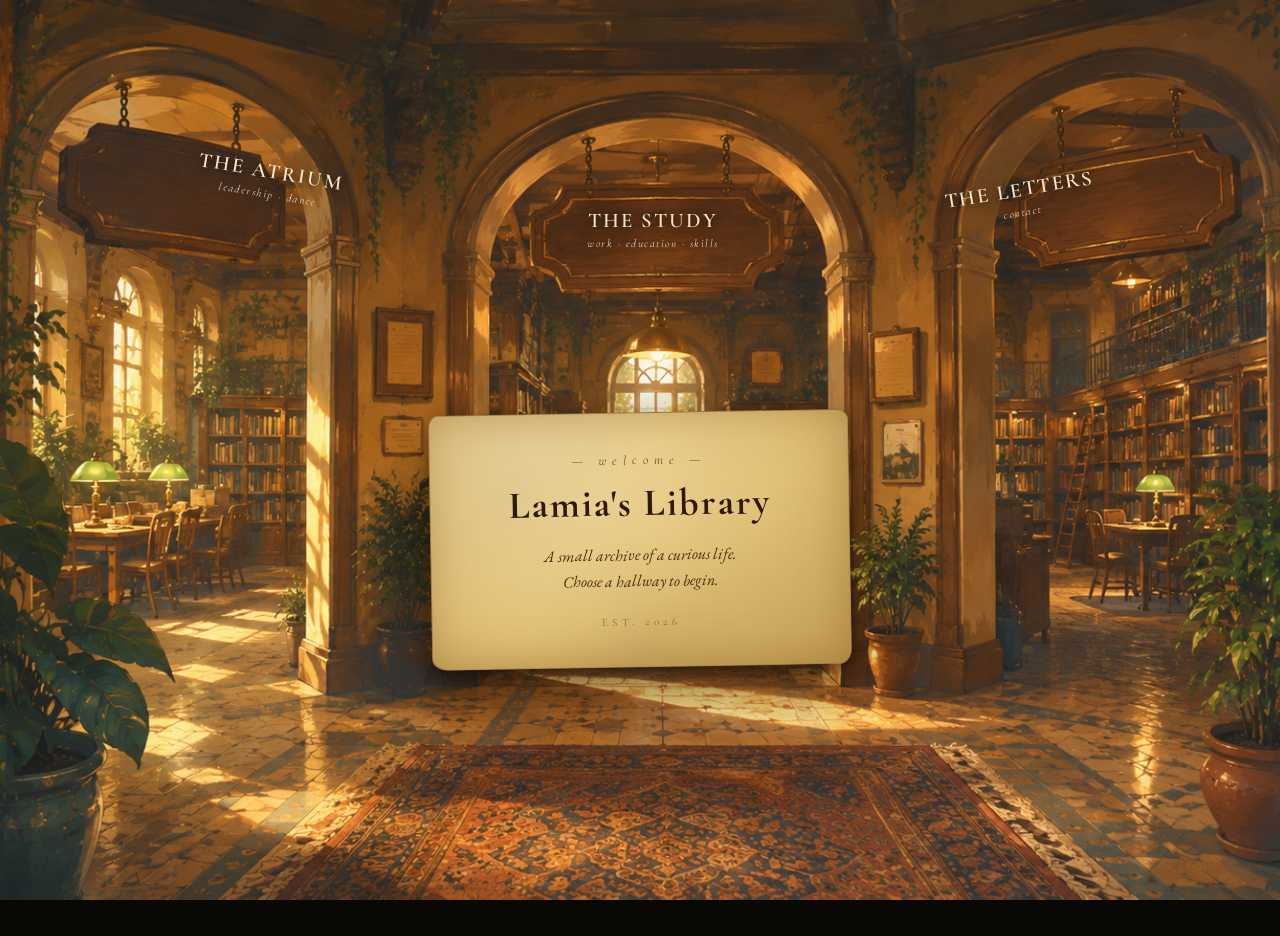
==== index.html @ 16f08f4f "switch to images for mobile, remove carousel" ====
<!DOCTYPE html>
<html lang="en">
<head>
  <meta charset="UTF-8">
  <meta name="viewport" content="width=device-width, initial-scale=1.0">
  <title>Lamia's Library</title>
  <link href="https://fonts.googleapis.com/css2?family=Cormorant+Garamond:wght@400;500;600;700&family=EB+Garamond:wght@400;500&display=swap" rel="stylesheet">
  <link rel="stylesheet" href="style.css">
</head>
<body>

 <!-- LOBBY SCENE -->
<div class="scene active" id="lobby">
  <picture>
    <source media="(max-width: 768px)" srcset="images/lobby-mobile.png">
    <img src="images/lobby.png" alt="Library lobby" class="scene-image">
  </picture>

  <button class="sign sign-left" data-room="atrium">
    <span class="sign-title">The Atrium</span>
    <span class="sign-sub">leadership · dance</span>
  </button>

  <button class="sign sign-center" data-room="study">
    <span class="sign-title">The Study</span>
    <span class="sign-sub">work · education · skills</span>
  </button>

  <button class="sign sign-right" data-room="letters">
    <span class="sign-title">The Letters</span>
    <span class="sign-sub">contact</span>
  </button>

  <div class="welcome-card">
    <div class="welcome-card-inner">
      <p class="welcome-eyebrow">— welcome —</p>
      <h1 class="welcome-title">Lamia's Library</h1>
      <p class="welcome-body">A small archive of a curious life.<br>Choose a hallway to begin.</p>
      <p class="welcome-foot">est. 2026</p>
    </div>
  </div>
</div>

<!-- THE STUDY -->
<div class="scene" id="study">
  <picture>
  <source media="(max-width: 768px)" srcset="images/study-mobile.png">
  <img src="images/study.png" alt="The Study" class="scene-image">
</picture>
  <div class="room-title">
    <h2>The Study</h2>
    <p>work · education · skills · projects</p>
  </div>
  <button class="back-button">← back to the lobby</button>

  <!-- Four study cards -->
  <div class="study-cards">

    <!-- WORK EXPERIENCE -->
    <div class="study-card" data-card="work">
      <div class="study-card-preview">
        <p class="card-eyebrow">— work —</p>
        <h3 class="card-title">Experience</h3>
        <p class="card-teaser">Library aide, teaching assistant, mentor</p>
      </div>
      <div class="study-card-full">
        <p class="card-eyebrow">— work experience —</p>
        <h3 class="card-title">Where I've Worked</h3>

        <div class="entry">
  <div class="entry-head">
    <h4>JBMSHP CSE Tutor</h4>
    <span class="entry-date">May 2026 – Jul 2026</span>
  </div>
  <p class="entry-sub">Joaquin Bustoz Math Science Honors Program · Arizona State University, Tempe, AZ</p>
  <ul>
    <li>Tutored ASU undergraduates in Principles of Programming (CSE 110), supporting high-achieving high schoolers through college-level coursework</li>
    <li>Taught 20–40 hrs/week across an intensive 7-week summer honors program serving underrepresented STEM students</li>
    <li>Supported classroom management and instructor staff to maintain a productive learning environment</li>
  </ul>
</div>

        <div class="entry">
          <div class="entry-head">
            <h4>Library Aide</h4>
            <span class="entry-date">Jul 2025 – Present</span>
          </div>
          <p class="entry-sub">Arizona State University · Tempe, AZ</p>
          <ul>
            <li>Assisted 200+ students/week with academic resources, improving access efficiency by 30%</li>
            <li>Manage circulation, shelving, and digital systems with 100% policy compliance</li>
            <li>Support quiet-study and collaborative spaces for 150+ patrons</li>
          </ul>
        </div>

        <div class="entry">
          <div class="entry-head">
            <h4>Teaching Assistant</h4>
            <span class="entry-date">May 2023 – Dec 2023</span>
          </div>
          <p class="entry-sub">Coaching Center · Dhaka, Bangladesh</p>
          <ul>
            <li>Tutored 100+ O Level Mathematics students, adapting to different learning styles</li>
            <li>Assisted 20+ children in a Kumon-based program, monitoring progress and giving feedback</li>
            <li>Led 50+ hours of office-hour support sessions on study strategies and learning challenges</li>
          </ul>
        </div>

        
      </div>
    </div>

    <!-- EDUCATION -->
    <div class="study-card" data-card="education">
      <div class="study-card-preview">
        <p class="card-eyebrow">— education —</p>
        <h3 class="card-title">Studies</h3>
        <p class="card-teaser">Computer Science at Arizona State University</p>
      </div>
      <div class="study-card-full">
        <p class="card-eyebrow">— education —</p>
        <h3 class="card-title">Where I'm Learning</h3>

        <div class="entry">
          <div class="entry-head">
            <h4>B.S.E. in Computer Science</h4>
            <span class="entry-date">Jan 2024 – Jan 2028</span>
          </div>
          <p class="entry-sub">Arizona State University · Tempe, AZ</p>
          <p class="entry-detail"><strong>GPA:</strong> 3.94 / 4.00</p>
          <p class="entry-detail"><strong>Coursework:</strong> Calculus & Statistics, Object-Oriented Programming, Data Structures and Algorithms, Digital Design</p>
        </div>
      </div>
    </div>

    <!-- SKILLS -->
    <div class="study-card" data-card="skills">
      <div class="study-card-preview">
        <p class="card-eyebrow">— skills —</p>
        <h3 class="card-title">Toolkit</h3>
        <p class="card-teaser">Languages, frameworks, and the words I speak</p>
      </div>
      <div class="study-card-full">
        <p class="card-eyebrow">— skills & languages —</p>
        <h3 class="card-title">What I Speak</h3>

        <div class="skills-group">
          <h4>Programming</h4>
          <p>Python · C · C++ · Java · JUnit · SQL</p>
        </div>

        <div class="skills-group">
          <h4>Design & Productivity</h4>
          <p>Notion · Microsoft Office · Google Docs · Canva · Sprint Backlog</p>
        </div>

        <div class="skills-group">
          <h4>Spoken Languages</h4>
          <p><strong>Native:</strong> Bengali</p>
          <p><strong>Professional:</strong> English · Hindi · Urdu</p>
        </div>
      </div>
    </div>

    <!-- PROJECTS -->
    <div class="study-card" data-card="projects">
      <div class="study-card-preview">
        <p class="card-eyebrow">— projects —</p>
        <h3 class="card-title">Built Things</h3>
        <p class="card-teaser">A wearable, a factory floor, and a library</p>
      </div>
      <div class="study-card-full">
        <p class="card-eyebrow">— projects —</p>
        <h3 class="card-title">What I've Built</h3>

        <div class="entry">
          <div class="entry-head">
            <h4>360 Hat</h4>
            <span class="entry-date">Mar 2024 – May 2024</span>
          </div>
          <p class="entry-sub">A wearable spatial-awareness device</p>
          <ul>
            <li>Uses 4 ultrasonic sensors and a gyro sensor for real-time object tracking</li>
            <li>Detects up to 400 cm and classifies movement into 3 speed tiers, triggering feedback</li>
            <li>Compact design integrating vibration motors and headphones</li>
          </ul>
        </div>

        <div class="entry">
          <div class="entry-head">
            <h4>Assembly Line Operations</h4>
            <span class="entry-date">Feb 2023 – Mar 2023</span>
          </div>
          <p class="entry-sub">LEGO Builders Inc. · Production design project</p>
          <ul>
            <li>Designed a hybrid race car-SUV, optimizing production to minimize cost by 15%</li>
            <li>Achieved 87.5% efficiency with 5,080 units/month output</li>
            <li>Projected $2.71M net profit by May of year one</li>
          </ul>
        </div>
      </div>
    </div>

  </div>
</div>

  <!-- THE ATRIUM -->
<div class="scene" id="atrium">
 <picture>
  <source media="(max-width: 768px)" srcset="images/atrium-mobile.png">
  <img src="images/atrium.png" alt="The Atrium" class="scene-image">
</picture>
  <div class="room-title">
    <h2>The Atrium</h2>
    <p>community · scouts · movement</p>
  </div>
  <button class="back-button">← back to the lobby</button>

  <!-- Three atrium cards -->
  <div class="study-cards atrium-grid">

    <!-- COMMUNITY -->
    <div class="study-card" data-card="community">
      <div class="study-card-preview">
        <p class="card-eyebrow">— community —</p>
        <h3 class="card-title">Showing Up</h3>
        <p class="card-teaser">Events, leadership training, and 500+ attendees</p>
      </div>
      <div class="study-card-full">
        <p class="card-eyebrow">— community involvement —</p>
        <h3 class="card-title">Showing Up for Others</h3>

        <div class="entry">
          <div class="entry-head">
            <h4>Volunteer · Connecting International Communities</h4>
            <span class="entry-date">Feb 2024 – Present</span>
          </div>
          <p class="entry-sub">Tempe, Arizona</p>
          <ul>
            <li>Led events like Carnival Night and Masquerade, serving 500+ attendees</li>
            <li>Managed 300+ event attendees through streamlined check-in</li>
            <li>Orchestrated games and directed player participation, boosting engagement by 70%</li>
          </ul>
        </div>

        <div class="entry">
          <div class="entry-head">
            <h4>Building Bridges Through Leadership Training Junior</h4>
            <span class="entry-date">Nov 2020 – Dec 2020</span>
          </div>
          <p class="entry-sub">Bangladesh Youth Leadership Centre</p>
          <p class="entry-detail">A month-long BYLC course focused on teamwork, critical thinking, healthy communication, and leadership.</p>
          <ul>
            <li>Conducted a local survey engaging 100+ participants, culminating in a workshop</li>
            <li>Educated 250+ underprivileged students on the dangers of drug abuse</li>
            <li>Initiated a tree plantation project, distributing 10,000+ seeds in local communities</li>
          </ul>
        </div>
      </div>
    </div>

    <!-- SCOUTS -->
    <div class="study-card" data-card="scouts">
      <div class="study-card-preview">
        <p class="card-eyebrow">— scouts —</p>
        <h3 class="card-title">The Patrol</h3>
        <p class="card-teaser">Four years, 1000+ scouts, one President's Award</p>
      </div>
      <div class="study-card-full">
        <p class="card-eyebrow">— scouting —</p>
        <h3 class="card-title">Years in the Field</h3>

        <div class="entry">
          <div class="entry-head">
            <h4>Senior Patrol Leader</h4>
            <span class="entry-date">May 2015 – Dec 2019</span>
          </div>
          <p class="entry-sub">719 Sunnydale Scout Group · Dhaka, Bangladesh</p>
          <ul>
            <li>Guided a group of 1,000+ scouts, overseeing operations and training</li>
            <li>Spearheaded 30+ Scout Camps, Scout Owns, and PLC meetings, deepening group engagement</li>
            <li>Earned the President's Scout Award 2019 — the Bangladeshi equivalent of the Eagle Scout</li>
          </ul>
        </div>
      </div>
    </div>

    <!-- MOVEMENT (Dance) -->
    <div class="study-card" data-card="movement">
      <div class="study-card-preview">
        <p class="card-eyebrow">— movement —</p>
        <h3 class="card-title">Dance</h3>
        <p class="card-teaser">Classical training, then a stage at ASU</p>
      </div>
      <div class="study-card-full">
        <p class="card-eyebrow">— movement —</p>
        <h3 class="card-title">A Life in Dance</h3>

        <div class="entry">
          <div class="entry-head">
            <h4>Lasya at ASU</h4>
            <span class="entry-date">Current</span>
          </div>
          <p class="entry-sub">Arizona State University · Tempe, Arizona</p>
          <p class="entry-detail">Performing classical and contemporary South Asian dance with Lasya, ASU's cultural dance group.</p>
        </div>

        <div class="entry">
          <div class="entry-head">
            <h4>Chhayanaut & Nritya Nandan</h4>
            <span class="entry-date">Jan 2012 – Jan 2020</span>
          </div>
          <p class="entry-sub">Classical Dance Training · Dhaka, Bangladesh</p>
          <p class="entry-detail">Eight years of classical training in <strong>Manipuri, Bharatnatyam, Odissi,</strong> and <strong>Contemporary</strong> dance styles.</p>
          <ul>
            <li>Participated in numerous workshops, inter-school olympiads, and dance festivals</li>
            <li>Built a foundation in expression, discipline, and storytelling through movement</li>
          </ul>
        </div>
      </div>
    </div>

  </div>
</div>

<!-- THE LETTERS -->
<div class="scene" id="letters">
  <picture>
  <source media="(max-width: 768px)" srcset="images/letters-mobile.png">
  <img src="images/letters.png" alt="The Letters" class="scene-image">
</picture>
  <div class="room-title">
    <h2>The Letters</h2>
    <p>send a note</p>
  </div>
  <button class="back-button">← back to the lobby</button>

  <!-- The letter on the desk -->
  <form class="letter" action="https://formspree.io/f/xqenwpnr" method="POST">

    <div class="letter-header">
      <p class="letter-date">written this very moment</p>
      <p class="letter-greeting">Dear Lamia,</p>
    </div>

    <div class="letter-field">
      <label for="name">From</label>
      <input type="text" id="name" name="name" placeholder="your name" required>
    </div>

    <div class="letter-field">
      <label for="email">Return address</label>
      <input type="email" id="email" name="email" placeholder="your.email@somewhere.com" required>
    </div>

    <div class="letter-field">
      <label for="subject">Regarding</label>
      <input type="text" id="subject" name="subject" placeholder="what brings you here" required>
    </div>

    <div class="letter-field">
      <label for="message">Your letter</label>
      <textarea id="message" name="message" rows="6" placeholder="write whatever you'd like to say…" required></textarea>
    </div>

    <div class="letter-footer">
      <p class="letter-signoff">Warmly,</p>
      <button type="submit" class="letter-send">Seal & Send →</button>
    </div>

    <p class="letter-status"></p>
  </form>
</div>

  <div class="study-backdrop"></div>

  <script src="script.js"></script>
</body>
</html>
---- style.css ----
* {
  box-sizing: border-box;
  margin: 0;
  padding: 0;
}

body {
  font-family: 'EB Garamond', serif;
  background: #0a0805;
  overflow: hidden;
  height: 100vh;
  width: 100vw;
}

/* SCENE — single merged definition */
.scene {
  position: absolute;
  top: 0;
  left: 0;
  width: 100vw;
  height: 100vh;
  overflow: hidden;
  opacity: 0;
  pointer-events: none;
  transform: scale(1.08);
  transition: opacity 0.8s ease, transform 0.8s ease;
}

.scene.active {
  opacity: 1;
  pointer-events: auto;
  transform: scale(1);
  z-index: 1;
}

.scene-image {
  width: 100%;
  height: 100%;
  object-fit: cover;
  display: block;
}

/* SIGNS — shared styling */
.sign {
  position: absolute;
  background: transparent;
  border: none;
  cursor: pointer;
  font-family: 'Cormorant Garamond', serif;
  color: #f5e6c8;
  text-align: center;
  padding: 10px 18px;
  transition: transform 0.3s ease, filter 0.3s ease;
  text-shadow: 0 2px 8px rgba(0, 0, 0, 0.7);
  z-index: 5;
}

.sign-title {
  display: block;
  font-size: 1.3rem;
  font-weight: 600;
  letter-spacing: 2px;
  text-transform: uppercase;
}

.sign-sub {
  display: block;
  font-size: 0.7rem;
  letter-spacing: 1.5px;
  opacity: 0.9;
  margin-top: 4px;
  font-style: italic;
}

.sign:hover {
  filter: drop-shadow(0 0 18px rgba(255, 200, 120, 0.8));
}

/* THE ATRIUM — Lamia's custom positioning */
.sign-left {
  top: 16.5%;
  left: 14%;
  transform: rotate(9.5deg);
}

/* THE STUDY — Lamia's custom positioning */
.sign-center {
  top: 22%;
  left: 51%;
  transform: translateX(-50%);
}

/* THE LETTERS — Lamia's custom positioning */
.sign-right {
  top: 18.5%;
  right: 13%;
  transform: rotate(-9.5deg);
}

/* PARCHMENT WELCOME CARD */
.welcome-card {
  position: absolute;
  top: 60%;
  left: 50%;
  transform: translate(-50%, -50%) rotate(-1deg);
  width: min(420px, 80vw);
  padding: 38px 48px;
  background:
    radial-gradient(ellipse at 25% 15%, #f4dfa8 0%, #e8c97f 55%, #c9a558 100%);
  border: 1px solid rgba(100, 65, 25, 0.55);
  border-radius: 10px 14px 12px 16px / 14px 10px 16px 12px;
  box-shadow:
    0 22px 60px rgba(0, 0, 0, 0.55),
    0 6px 14px rgba(0, 0, 0, 0.35),
    inset 0 0 80px rgba(140, 90, 30, 0.3),
    inset 0 0 30px rgba(100, 65, 20, 0.2);
  text-align: center;
  color: #3a2a14;
  z-index: 10;
  animation: card-float 6s ease-in-out infinite;
}

.welcome-card::before {
  content: "";
  position: absolute;
  inset: 0;
  border-radius: inherit;
  background-image:
    radial-gradient(circle at 20% 30%, rgba(100, 65, 20, 0.10) 0%, transparent 40%),
    radial-gradient(circle at 75% 65%, rgba(140, 90, 30, 0.12) 0%, transparent 45%),
    radial-gradient(circle at 50% 90%, rgba(100, 65, 20, 0.08) 0%, transparent 35%);
  pointer-events: none;
}

.welcome-card-inner {
  position: relative;
  z-index: 1;
}

.welcome-eyebrow {
  font-family: 'Cormorant Garamond', serif;
  font-size: 0.85rem;
  letter-spacing: 6px;
  text-transform: lowercase;
  color: #7a4f1c;
  margin-bottom: 14px;
  font-style: italic;
}

.welcome-title {
  font-family: 'Cormorant Garamond', serif;
  font-size: 2.4rem;
  font-weight: 700;
  letter-spacing: 2px;
  color: #2e1a08;
  margin-bottom: 18px;
  line-height: 1.1;
}

.welcome-body {
  font-family: 'EB Garamond', serif;
  font-size: 1rem;
  line-height: 1.6;
  color: #4a300f;
  font-style: italic;
  margin-bottom: 22px;
}

.welcome-foot {
  font-family: 'Cormorant Garamond', serif;
  font-size: 0.7rem;
  letter-spacing: 4px;
  text-transform: uppercase;
  color: #7a4f1c;
  opacity: 0.75;
}

@keyframes card-float {
  0%, 100% { transform: translate(-50%, -50%) rotate(-1deg); }
  50%      { transform: translate(-50%, -52%) rotate(-1deg); }
}

/* ROOM TITLE */
.room-title {
  position: absolute;
  top: 6%;
  left: 50%;
  transform: translateX(-50%);
  text-align: center;
  font-family: 'Cormorant Garamond', serif;
  color: #f5e6c8;
  text-shadow: 0 2px 10px rgba(0, 0, 0, 0.8);
  z-index: 5;
}

.room-title h2 {
  font-size: 2.4rem;
  font-weight: 600;
  letter-spacing: 4px;
  text-transform: uppercase;
  margin-bottom: 6px;
}

.room-title p {
  font-size: 0.85rem;
  font-style: italic;
  letter-spacing: 3px;
  opacity: 0.8;
}

/* BACK BUTTON */
.back-button {
  position: absolute;
  top: 24px;
  left: 24px;
  background: rgba(40, 25, 10, 0.55);
  backdrop-filter: blur(8px);
  border: 1px solid rgba(245, 230, 200, 0.3);
  color: #f5e6c8;
  font-family: 'Cormorant Garamond', serif;
  font-size: 0.95rem;
  letter-spacing: 2px;
  padding: 10px 20px;
  border-radius: 4px;
  cursor: pointer;
  transition: background 0.3s ease, transform 0.3s ease;
  z-index: 6;
  text-transform: lowercase;
}

.back-button:hover {
  background: rgba(60, 40, 20, 0.75);
  transform: translateX(-3px);
}

/* ============================================
   STUDY CARDS — parchment cards
   ============================================ */

.study-cards {
  position: absolute;
  top: 50%;
  left: 50%;
  transform: translate(-50%, -50%);
  display: grid;
  grid-template-columns: 220px 220px;
  grid-template-rows: 130px 130px;
  gap: 30px;
  z-index: 4;
  pointer-events: none;
}

.study-card {
  position: relative;
  background:
    radial-gradient(ellipse at 25% 15%, #f4dfa8 0%, #e8c97f 55%, #c9a558 100%);
  border: 1px solid rgba(100, 65, 25, 0.55);
  border-radius: 10px 14px 12px 16px / 14px 10px 16px 12px;
  box-shadow:
    0 12px 30px rgba(0, 0, 0, 0.45),
    0 4px 8px rgba(0, 0, 0, 0.3),
    inset 0 0 60px rgba(140, 90, 30, 0.25);
  padding: 16px 20px;
  color: #3a2a14;
  cursor: pointer;
  pointer-events: auto;
  transition: transform 0.4s ease, box-shadow 0.4s ease;
  overflow: hidden;
  display: flex;
  align-items: center;
  justify-content: center;
}

.study-card:hover {
  transform: translateY(-4px) scale(1.02);
  box-shadow:
    0 18px 40px rgba(0, 0, 0, 0.55),
    0 6px 12px rgba(0, 0, 0, 0.35),
    inset 0 0 60px rgba(140, 90, 30, 0.25);
}

.study-card-preview {
  text-align: center;
}

.study-card-full {
  display: none;
}

.study-card.expanded {
  position: fixed;
  top: 50%;
  left: 50%;
  width: min(700px, 90vw);
  max-height: 85vh;
  transform: translate(-50%, -50%) !important;
  z-index: 50;
  overflow-y: auto;
  padding: 50px 60px;
  cursor: default;
}

.study-card.expanded .study-card-preview { display: none; }
.study-card.expanded .study-card-full    { display: block; }

.study-backdrop {
  position: fixed;
  inset: 0;
  background: transparent;
  z-index: 40;
  opacity: 0;
  pointer-events: none;
  transition: opacity 0.4s ease;
}
.study-backdrop.active {
  opacity: 1;
  pointer-events: auto;
}

.card-eyebrow {
  font-family: 'Cormorant Garamond', serif;
  font-size: 0.75rem;
  letter-spacing: 5px;
  text-transform: lowercase;
  color: #7a4f1c;
  margin-bottom: 8px;
  font-style: italic;
}

.card-title {
  font-family: 'Cormorant Garamond', serif;
  font-size: 1.5rem;
  font-weight: 700;
  letter-spacing: 1.5px;
  color: #2e1a08;
  margin-bottom: 8px;
}

.card-teaser {
  font-family: 'EB Garamond', serif;
  font-size: 0.9rem;
  color: #5a3e20;
  font-style: italic;
  line-height: 1.4;
}

.study-card.expanded .card-title {
  font-size: 2rem;
  margin-bottom: 20px;
}

.study-card.expanded .card-eyebrow {
  font-size: 0.9rem;
  margin-bottom: 14px;
}

.entry {
  margin-bottom: 24px;
  padding-bottom: 20px;
  border-bottom: 1px solid rgba(100, 65, 25, 0.25);
}
.entry:last-child {
  border-bottom: none;
  margin-bottom: 0;
}

.entry-head {
  display: flex;
  justify-content: space-between;
  align-items: baseline;
  flex-wrap: wrap;
  gap: 8px;
  margin-bottom: 4px;
}

.entry-head h4 {
  font-family: 'Cormorant Garamond', serif;
  font-size: 1.15rem;
  font-weight: 600;
  color: #2e1a08;
}

.entry-date {
  font-family: 'EB Garamond', serif;
  font-size: 0.85rem;
  font-style: italic;
  color: #7a4f1c;
}

.entry-sub {
  font-family: 'EB Garamond', serif;
  font-size: 0.9rem;
  color: #5a3e20;
  font-style: italic;
  margin-bottom: 8px;
}

.entry-detail {
  font-family: 'EB Garamond', serif;
  font-size: 0.9rem;
  color: #4a300f;
  margin-bottom: 4px;
}

.entry ul {
  margin-left: 18px;
  margin-top: 6px;
}

.entry ul li {
  font-family: 'EB Garamond', serif;
  font-size: 0.9rem;
  color: #4a300f;
  line-height: 1.5;
  margin-bottom: 4px;
}

.skills-group {
  margin-bottom: 16px;
}

.skills-group h4 {
  font-family: 'Cormorant Garamond', serif;
  font-size: 1rem;
  font-weight: 600;
  color: #2e1a08;
  margin-bottom: 4px;
  letter-spacing: 1px;
}

.skills-group p {
  font-family: 'EB Garamond', serif;
  font-size: 0.95rem;
  color: #4a300f;
  line-height: 1.6;
}

.card-close {
  position: absolute;
  top: 16px;
  right: 20px;
  background: none;
  border: none;
  font-family: 'Cormorant Garamond', serif;
  font-size: 1.5rem;
  color: #7a4f1c;
  cursor: pointer;
  line-height: 1;
}
.card-close:hover { color: #2e1a08; }

/* ATRIUM — 3 cards in one row (desktop) */
.atrium-grid {
  grid-template-columns: 220px 220px 220px;
  grid-template-rows: 130px;
}

/* ============================================
   THE LETTERS — contact form styled as a letter
   ============================================ */

.letter {
  position: absolute;
  top: 50%;
  left: 50%;
  transform: translate(-50%, -50%) rotate(-0.5deg);
  width: min(560px, 90vw);
  max-height: 82vh;
  overflow-y: auto;
  padding: 50px 60px;
  background:
    radial-gradient(ellipse at 25% 15%, #faecbf 0%, #f0d695 55%, #d4b06a 100%);
  border: 1px solid rgba(100, 65, 25, 0.55);
  border-radius: 10px 14px 12px 16px / 14px 10px 16px 12px;
  box-shadow:
    0 22px 60px rgba(0, 0, 0, 0.55),
    0 6px 14px rgba(0, 0, 0, 0.35),
    inset 0 0 80px rgba(140, 90, 30, 0.25),
    inset 0 0 30px rgba(100, 65, 20, 0.15);
  z-index: 4;
  color: #3a2a14;
  font-family: 'EB Garamond', serif;
}

.letter::before {
  content: "";
  position: absolute;
  inset: 0;
  border-radius: inherit;
  background-image:
    radial-gradient(circle at 20% 30%, rgba(100, 65, 20, 0.08) 0%, transparent 40%),
    radial-gradient(circle at 75% 65%, rgba(140, 90, 30, 0.10) 0%, transparent 45%),
    radial-gradient(circle at 50% 90%, rgba(100, 65, 20, 0.06) 0%, transparent 35%);
  pointer-events: none;
  z-index: 0;
}

.letter > * { position: relative; z-index: 1; }

.letter-header {
  text-align: center;
  margin-bottom: 28px;
  padding-bottom: 16px;
  border-bottom: 1px dashed rgba(100, 65, 25, 0.35);
}

.letter-date {
  font-family: 'Cormorant Garamond', serif;
  font-size: 0.75rem;
  letter-spacing: 4px;
  text-transform: lowercase;
  color: #7a4f1c;
  font-style: italic;
  margin-bottom: 14px;
}

.letter-greeting {
  font-family: 'Cormorant Garamond', serif;
  font-size: 1.7rem;
  font-weight: 600;
  color: #2e1a08;
  letter-spacing: 1px;
}

.letter-field {
  margin-bottom: 18px;
}

.letter-field label {
  display: block;
  font-family: 'Cormorant Garamond', serif;
  font-size: 0.8rem;
  letter-spacing: 3px;
  text-transform: lowercase;
  color: #7a4f1c;
  font-style: italic;
  margin-bottom: 4px;
}

.letter-field input,
.letter-field textarea {
  width: 100%;
  background: transparent;
  border: none;
  border-bottom: 1px solid rgba(100, 65, 25, 0.4);
  padding: 6px 4px;
  font-family: 'EB Garamond', serif;
  font-size: 1rem;
  color: #2e1a08;
  outline: none;
  transition: border-color 0.3s ease;
  resize: none;
}

.letter-field textarea {
  border: 1px solid rgba(100, 65, 25, 0.3);
  border-radius: 4px;
  padding: 10px;
  line-height: 1.5;
}

.letter-field input:focus,
.letter-field textarea:focus {
  border-color: #5a3e20;
}

.letter-field input::placeholder,
.letter-field textarea::placeholder {
  color: rgba(122, 79, 28, 0.5);
  font-style: italic;
}

.letter-footer {
  margin-top: 24px;
  padding-top: 16px;
  border-top: 1px dashed rgba(100, 65, 25, 0.35);
  display: flex;
  justify-content: space-between;
  align-items: center;
  gap: 16px;
  flex-wrap: wrap;
}

.letter-signoff {
  font-family: 'Cormorant Garamond', serif;
  font-size: 1.2rem;
  font-style: italic;
  color: #5a3e20;
}

.letter-send {
  background: #5a3e20;
  color: #faecbf;
  border: 1px solid #2e1a08;
  font-family: 'Cormorant Garamond', serif;
  font-size: 0.95rem;
  letter-spacing: 2px;
  padding: 10px 22px;
  border-radius: 4px;
  cursor: pointer;
  transition: background 0.3s ease, transform 0.3s ease;
}

.letter-send:hover {
  background: #2e1a08;
  transform: translateX(3px);
}

.letter-send:disabled {
  opacity: 0.5;
  cursor: wait;
}

.letter-status {
  margin-top: 18px;
  text-align: center;
  font-family: 'Cormorant Garamond', serif;
  font-style: italic;
  font-size: 1rem;
  min-height: 1.4em;
}

.letter-status.success { color: #2e6d4f; }
.letter-status.error   { color: #8a2e2e; }

/* ============================================
   MOBILE LAYOUT (≤768px)
   ============================================ */

@media (max-width: 768px) {

  /* MOBILE LOBBY SIGN POSITIONS (overrides desktop) */
  .sign-left {
    top: 28% !important;
    left: 6% !important;
    transform: rotate(0deg) !important;
  }
  .sign-left:hover {
    transform: rotate(0deg) translateY(-4px) scale(1.05) !important;
  }

  .sign-center {
    top: 25% !important;
    left: 50% !important;
    transform: translateX(-50%) !important;
  }
  .sign-center:hover {
    transform: translateX(-50%) translateY(-4px) scale(1.05) !important;
  }

  .sign-right {
    top: 28% !important;
    right: 6% !important;
    transform: rotate(0deg) !important;
  }
  .sign-right:hover {
    transform: rotate(0deg) translateY(-4px) scale(1.05) !important;
  }

  .sign-left .sign-title,
  .sign-right .sign-title {
    font-size: 0.75rem;
    letter-spacing: 1px;
  }
  .sign-left .sign-sub,
  .sign-right .sign-sub {
    font-size: 0.5rem;
    letter-spacing: 0.5px;
  }
  .sign-center .sign-title {
    font-size: 0.95rem;
    letter-spacing: 1.5px;
  }
  .sign-center .sign-sub {
    font-size: 0.6rem;
  }

  /* WELCOME CARD MOBILE */
  .welcome-card {
    width: 88vw !important;
    padding: 28px 32px;
    top: 50% !important;
  }

  .welcome-title {
    font-size: 1.8rem !important;
  }

  .welcome-body {
    font-size: 0.9rem;
  }

  /* ROOM TITLE MOBILE */
  .room-title {
    top: 4%;
  }

  .room-title h2 {
    font-size: 1.4rem;
    letter-spacing: 2px;
  }

  .room-title p {
    font-size: 0.7rem;
    letter-spacing: 2px;
  }

  /* BACK BUTTON MOBILE */
  .back-button {
    top: 16px;
    left: 16px;
    font-size: 0.8rem;
    padding: 8px 14px;
  }

  /* STUDY CARDS MOBILE (2x2 smaller) */
  .study-cards:not(.atrium-grid) {
    grid-template-columns: 145px 145px;
    grid-template-rows: 95px 95px;
    gap: 14px;
  }

  .study-card {
    padding: 12px 14px;
  }

  .card-eyebrow {
    font-size: 0.6rem;
    letter-spacing: 3px;
    margin-bottom: 4px;
  }

  .card-title {
    font-size: 0.95rem;
    margin-bottom: 4px;
  }

  .card-teaser {
    font-size: 0.7rem;
    line-height: 1.3;
  }

  /* ATRIUM CARDS MOBILE (triangle: 1 on top, 2 below) */
  .atrium-grid {
    grid-template-columns: 145px 145px !important;
    grid-template-rows: 95px 95px !important;
    gap: 14px;
  }

  .atrium-grid .study-card:nth-child(1) {
    grid-column: 1 / 3;
    justify-self: center;
    width: 165px;
  }

  .atrium-grid .study-card:nth-child(2) {
    grid-column: 1;
    grid-row: 2;
  }

  .atrium-grid .study-card:nth-child(3) {
    grid-column: 2;
    grid-row: 2;
  }

  /* EXPANDED CARD MOBILE */
  .study-card.expanded {
    width: 92vw !important;
    max-height: 88vh;
    padding: 28px 24px;
  }

  .study-card.expanded .card-title {
    font-size: 1.4rem;
    margin-bottom: 14px;
  }

  .study-card.expanded .card-eyebrow {
    font-size: 0.7rem;
  }

  .entry-head h4 {
    font-size: 1rem;
  }

  .entry ul li,
  .entry-detail,
  .entry-sub {
    font-size: 0.85rem;
  }

  /* LETTERS FORM MOBILE */
  .letter {
    width: 92vw !important;
    padding: 28px 24px;
    max-height: 78vh;
  }

  .letter-greeting {
    font-size: 1.3rem;
  }

  .letter-field input,
  .letter-field textarea {
    font-size: 0.95rem;
  }

  .letter-field label {
    font-size: 0.7rem;
  }

  .letter-footer {
    flex-direction: column;
    align-items: stretch;
    gap: 10px;
  }

  .letter-signoff {
    text-align: center;
    font-size: 1.05rem;
  }

  .letter-send {
    font-size: 0.9rem;
    padding: 12px 20px;
  }
}
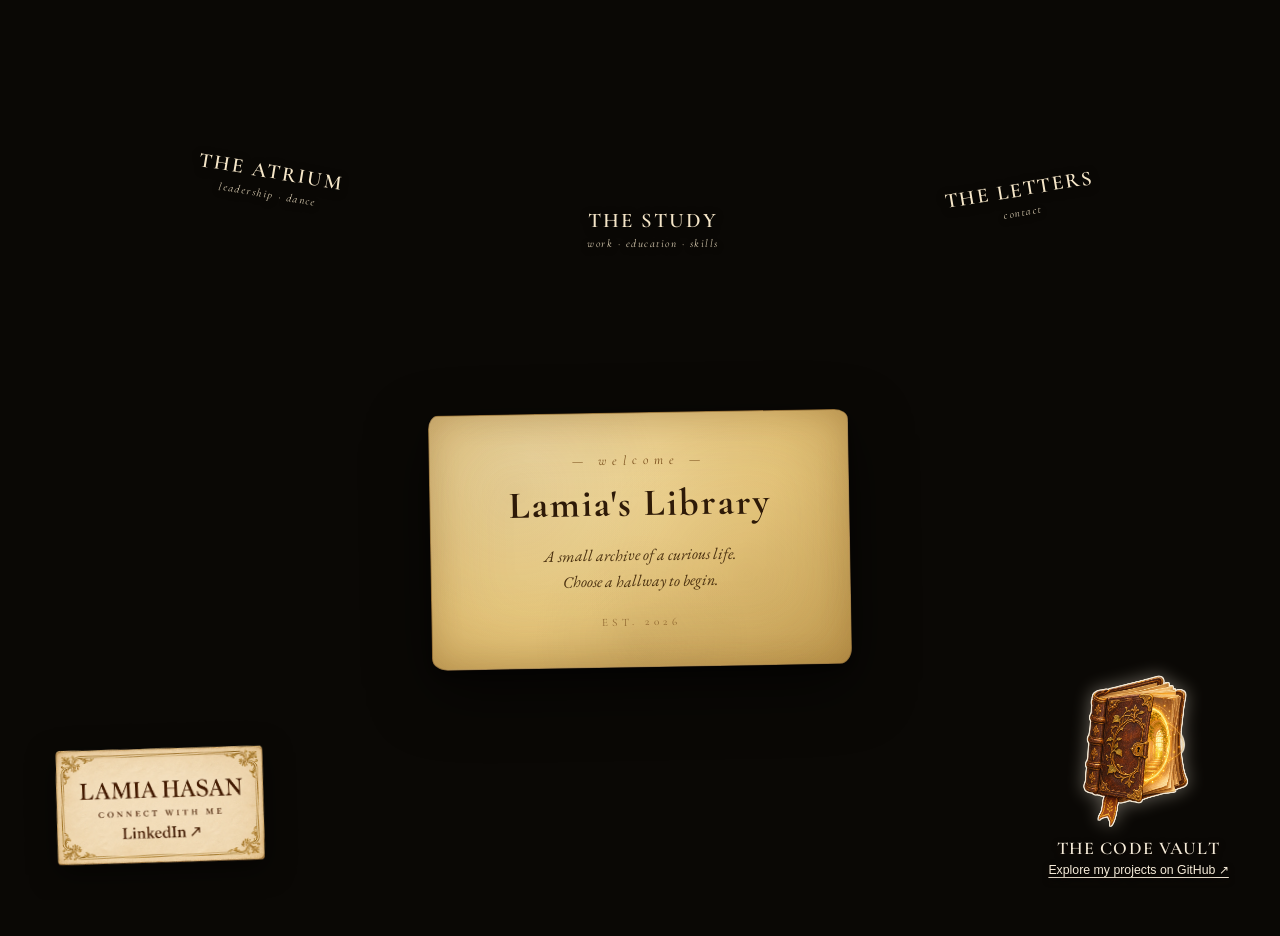
==== commit a0bf7232: "Update index.html" ====
--- a/index.html
+++ b/index.html
@@ -5,15 +5,14 @@
   <meta name="viewport" content="width=device-width, initial-scale=1.0">
   <title>Lamia's Library</title>
   <link href="https://fonts.googleapis.com/css2?family=Cormorant+Garamond:wght@400;500;600;700&family=EB+Garamond:wght@400;500&display=swap" rel="stylesheet">
-  <link rel="stylesheet" href="style.css">
+  <link rel="stylesheet" href="style.css?v=20261107-speed">
 </head>
 <body>
-
  <!-- LOBBY SCENE -->
 <div class="scene active" id="lobby">
   <picture>
-    <source media="(max-width: 768px)" srcset="images/lobby-mobile.png">
-    <img src="images/lobby.png" alt="Library lobby" class="scene-image">
+    <source media="(max-width: 768px)" srcset="images/lobby-mobile.webp">
+    <img src="images/lobby.webp" alt="Library lobby" class="scene-image" fetchpriority="high" decoding="async">
   </picture>
 
   <button class="sign sign-left" data-room="atrium">
@@ -39,13 +38,27 @@
       <p class="welcome-foot">est. 2026</p>
     </div>
   </div>
+
+  <!-- Shared GitHub and LinkedIn links, placed responsively in the lobby. -->
+  <div class="mobile-link-shelf" aria-label="Find Lamia online">
+    <a class="linkedin-calling-card" href="https://www.linkedin.com/in/lamia-hsn/" target="_blank" rel="noopener noreferrer" aria-label="Connect with Lamia Hasan on LinkedIn">
+      <img src="images/linkedin-calling-card.webp" alt="Lamia Hasan — Connect with me on LinkedIn" loading="lazy" decoding="async">
+    </a>
+    <div class="code-vault-wrap">
+      <a class="code-vault-link" href="https://github.com/lamicodes" target="_blank" rel="noopener noreferrer" aria-label="View Lamia's code vault on GitHub">
+        <img src="images/code-vault-portal.webp" alt="An illuminated antique book opening into a library" loading="lazy" decoding="async">
+      </a>
+      <span class="vault-heading">THE CODE VAULT</span>
+      <a class="vault-subtitle" href="https://github.com/lamicodes" target="_blank" rel="noopener noreferrer">Explore my projects on GitHub ↗</a>
+    </div>
+  </div>
 </div>
 
 <!-- THE STUDY -->
 <div class="scene" id="study">
   <picture>
-  <source media="(max-width: 768px)" srcset="images/study-mobile.png">
-  <img src="images/study.png" alt="The Study" class="scene-image">
+  <source media="(max-width: 768px)" data-srcset="images/study-mobile.webp">
+  <img data-src="images/study.webp" alt="The Study" class="scene-image" decoding="async">
 </picture>
   <div class="room-title">
     <h2>The Study</h2>
@@ -61,7 +74,7 @@
       <div class="study-card-preview">
         <p class="card-eyebrow">— work —</p>
         <h3 class="card-title">Experience</h3>
-        <p class="card-teaser">Library aide, teaching assistant, mentor</p>
+        <p class="card-teaser">Research, tutoring, and library work</p>
       </div>
       <div class="study-card-full">
         <p class="card-eyebrow">— work experience —</p>
@@ -69,14 +82,14 @@
 
         <div class="entry">
   <div class="entry-head">
-    <h4>JBMSHP CSE Tutor</h4>
+    <h4>Computer Science Tutor</h4>
     <span class="entry-date">May 2026 – Jul 2026</span>
   </div>
-  <p class="entry-sub">Joaquin Bustoz Math Science Honors Program · Arizona State University, Tempe, AZ</p>
+  <p class="entry-sub">Joaquin Bustoz Math-Science Honors Program · Arizona State University, Tempe, AZ</p>
   <ul>
-    <li>Tutored ASU undergraduates in Principles of Programming (CSE 110), supporting high-achieving high schoolers through college-level coursework</li>
-    <li>Taught 20–40 hrs/week across an intensive 7-week summer honors program serving underrepresented STEM students</li>
-    <li>Supported classroom management and instructor staff to maintain a productive learning environment</li>
+    <li>Tutored 13 students in ASU's CSE 110 (Principles of Programming), covering Java, object-oriented programming, encapsulation, polymorphism, arrays, and file I/O.</li>
+    <li>Conducted hands-on code reviews and real-time debugging sessions, helping students identify runtime errors, logical faults, and issues with program state.</li>
+    <li>Collaborated with instructional staff throughout an intensive seven-week summer program, supporting programming exercises and reinforcing problem-solving and code quality.</li>
   </ul>
 </div>
 
@@ -95,14 +108,14 @@
 
         <div class="entry">
           <div class="entry-head">
-            <h4>Teaching Assistant</h4>
-            <span class="entry-date">May 2023 – Dec 2023</span>
-          </div>
-          <p class="entry-sub">Coaching Center · Dhaka, Bangladesh</p>
-          <ul>
-            <li>Tutored 100+ O Level Mathematics students, adapting to different learning styles</li>
-            <li>Assisted 20+ children in a Kumon-based program, monitoring progress and giving feedback</li>
-            <li>Led 50+ hours of office-hour support sessions on study strategies and learning challenges</li>
+            <h4>Undergraduate Research Volunteer — ViDScribe</h4>
+            <span class="entry-date">Sep 2026 – Present</span>
+          </div>
+          <p class="entry-sub">TEAL Lab · Arizona State University, Tempe, AZ</p>
+          <ul>
+            <li>Analyzed 10 narrated videos using Python, OpenAI Whisper, and FFmpeg, generating timestamped transcripts to investigate appropriate insertion points for accessible audio descriptions.</li>
+            <li>Evaluated 50 candidate audio-description placements using punctuation, acoustic pauses, and semantic cues, identifying sentence boundaries and longer pauses as more reliable insertion opportunities.</li>
+            <li>Explored video shot-boundary detection using PySceneDetect and DINOv2 embeddings, comparing hard cuts and gradual transitions to inform audio-description timing.</li>
           </ul>
         </div>
 
@@ -123,12 +136,12 @@
 
         <div class="entry">
           <div class="entry-head">
-            <h4>B.S.E. in Computer Science</h4>
-            <span class="entry-date">Jan 2024 – Jan 2028</span>
+            <h4>B.S.E. in Computer Science (Software Engineering)</h4>
+            <span class="entry-date">Expected Graduation: Fall 2027</span>
           </div>
           <p class="entry-sub">Arizona State University · Tempe, AZ</p>
-          <p class="entry-detail"><strong>GPA:</strong> 3.94 / 4.00</p>
-          <p class="entry-detail"><strong>Coursework:</strong> Calculus & Statistics, Object-Oriented Programming, Data Structures and Algorithms, Digital Design</p>
+          <p class="entry-detail"><strong>GPA:</strong> 3.96 / 4.00</p>
+          <p class="entry-detail"><strong>Coursework:</strong> Calculus & Statistics, Object-Oriented Programming, Data Structures and Algorithms, Digital Design, Human-Computer Interaction, Operating Systems, Distributed Software Development, Probability and Statistics for Engineering Problem Solving, Applied Linear Algebra</p>
         </div>
       </div>
     </div>
@@ -146,12 +159,12 @@
 
         <div class="skills-group">
           <h4>Programming</h4>
-          <p>Python · C · C++ · Java · JUnit · SQL</p>
+          <p>Python · C · C++ · Java · C# · HTML · CSS · JavaScript · JUnit · SQL</p>
         </div>
 
         <div class="skills-group">
           <h4>Design & Productivity</h4>
-          <p>Notion · Microsoft Office · Google Docs · Canva · Sprint Backlog</p>
+          <p>Figma · Canva · Git · GitHub · Notion · Microsoft Office · Google Docs · Jira · Sprint Backlog</p>
         </div>
 
         <div class="skills-group">
@@ -167,36 +180,33 @@
       <div class="study-card-preview">
         <p class="card-eyebrow">— projects —</p>
         <h3 class="card-title">Built Things</h3>
-        <p class="card-teaser">A wearable, a factory floor, and a library</p>
+        <p class="card-teaser">Accessibility, software, and interactive design</p>
       </div>
       <div class="study-card-full">
         <p class="card-eyebrow">— projects —</p>
         <h3 class="card-title">What I've Built</h3>
 
-        <div class="entry">
-          <div class="entry-head">
-            <h4>360 Hat</h4>
-            <span class="entry-date">Mar 2024 – May 2024</span>
-          </div>
-          <p class="entry-sub">A wearable spatial-awareness device</p>
-          <ul>
-            <li>Uses 4 ultrasonic sensors and a gyro sensor for real-time object tracking</li>
-            <li>Detects up to 400 cm and classifies movement into 3 speed tiers, triggering feedback</li>
-            <li>Compact design integrating vibration motors and headphones</li>
-          </ul>
-        </div>
-
-        <div class="entry">
-          <div class="entry-head">
-            <h4>Assembly Line Operations</h4>
-            <span class="entry-date">Feb 2023 – Mar 2023</span>
-          </div>
-          <p class="entry-sub">LEGO Builders Inc. · Production design project</p>
-          <ul>
-            <li>Designed a hybrid race car-SUV, optimizing production to minimize cost by 15%</li>
-            <li>Achieved 87.5% efficiency with 5,080 units/month output</li>
-            <li>Projected $2.71M net profit by May of year one</li>
-          </ul>
+        <div class="project-list">
+          <details class="project-item">
+            <summary><span><strong>360 Hat</strong><small>MAR–MAY 2024 · WEARABLE</small><span>Directional sensing and feedback.</span></span></summary>
+            <p>A wearable spatial-awareness prototype using ultrasonic sensing, vibration, and audio feedback to help blind and low-vision users detect nearby obstacles.</p>
+            <a class="project-github-link" href="https://github.com/lamicodes/360Hat-Obstacle-Detection-System" target="_blank" rel="noopener noreferrer">View 360 Hat on GitHub ↗</a>
+          </details>
+          <details class="project-item">
+            <summary><span><strong>Distributed Web Services App</strong><small>DISTRIBUTED SYSTEMS</small><span>Service-backed web and desktop clients.</span></span></summary>
+            <p>Implemented service-based functionality across web and desktop clients as part of distributed software development coursework.</p>
+            <a class="project-github-link" href="https://github.com/lamicodes/Distributed-Web-Services-App" target="_blank" rel="noopener noreferrer">View Distributed Web Services App on GitHub ↗</a>
+          </details>
+          <details class="project-item">
+            <summary><span><strong>Student Discussion Application</strong><small>DESKTOP APPLICATION</small><span>Threaded discussions and reading status.</span></span></summary>
+            <p>Collaborated in a six-person Scrum team on a Java/JavaFX discussion application, developing CRUD features and JUnit tests with Git and Jira.</p>
+            <a class="project-github-link" href="https://github.com/lamicodes/Student-Discussion-Application" target="_blank" rel="noopener noreferrer">View Student Discussion Application on GitHub ↗</a>
+          </details>
+          <details class="project-item">
+            <summary><span><strong>Lamia's Library</strong><small>INTERACTIVE PORTFOLIO WEBSITE</small><span>An illustrated, room-based personal portfolio.</span></span></summary>
+            <p>Designed the mobile layout in Figma, then translated the room-based experience into responsive HTML, CSS, and JavaScript.</p>
+            <a class="project-github-link" href="https://github.com/lamicodes/lamias-library" target="_blank" rel="noopener noreferrer">View Lamia's Library on GitHub ↗</a>
+          </details>
         </div>
       </div>
     </div>
@@ -207,8 +217,8 @@
   <!-- THE ATRIUM -->
 <div class="scene" id="atrium">
  <picture>
-  <source media="(max-width: 768px)" srcset="images/atrium-mobile.png">
-  <img src="images/atrium.png" alt="The Atrium" class="scene-image">
+  <source media="(max-width: 768px)" data-srcset="images/atrium-mobile.webp">
+  <img data-src="images/atrium.webp" alt="The Atrium" class="scene-image" decoding="async">
 </picture>
   <div class="room-title">
     <h2>The Atrium</h2>
@@ -326,8 +336,8 @@
 <!-- THE LETTERS -->
 <div class="scene" id="letters">
   <picture>
-  <source media="(max-width: 768px)" srcset="images/letters-mobile.png">
-  <img src="images/letters.png" alt="The Letters" class="scene-image">
+  <source media="(max-width: 768px)" data-srcset="images/letters-mobilepng.webp">
+  <img data-src="images/letters.webp" alt="The Letters" class="scene-image" decoding="async">
 </picture>
   <div class="room-title">
     <h2>The Letters</h2>
@@ -372,8 +382,16 @@
   </form>
 </div>
 
-  <div class="study-backdrop"></div>
-
-  <script src="script.js"></script>
+  <!-- Shared detail panels live outside transformed scenes so scrolling and links work on every screen. -->
+  <div class="mobile-panel-backdrop" hidden></div>
+  <section class="mobile-panel" role="dialog" aria-modal="true" aria-labelledby="mobile-panel-title" tabindex="-1" hidden>
+    <div class="mobile-panel-header">
+      <span class="mobile-panel-section"></span>
+      <button type="button" class="mobile-panel-close" aria-label="Close panel">×</button>
+    </div>
+    <div class="mobile-panel-content"></div>
+  </section>
+
+  <script src="script.js?v=20261107-speed"></script>
 </body>
-</html>+</html>
--- a/style.css
+++ b/style.css
@@ -11,6 +11,7 @@
   height: 100vh;
   width: 100vw;
 }
+body.dialog-open { overflow: hidden; }
 
 /* SCENE — single merged definition */
 .scene {
@@ -270,6 +271,7 @@
   align-items: center;
   justify-content: center;
 }
+.study-card:focus-visible { outline: 3px solid #fff0be; outline-offset: 4px; }
 
 .study-card:hover {
   transform: translateY(-4px) scale(1.02);
@@ -287,36 +289,6 @@
   display: none;
 }
 
-.study-card.expanded {
-  position: fixed;
-  top: 50%;
-  left: 50%;
-  width: min(700px, 90vw);
-  max-height: 85vh;
-  transform: translate(-50%, -50%) !important;
-  z-index: 50;
-  overflow-y: auto;
-  padding: 50px 60px;
-  cursor: default;
-}
-
-.study-card.expanded .study-card-preview { display: none; }
-.study-card.expanded .study-card-full    { display: block; }
-
-.study-backdrop {
-  position: fixed;
-  inset: 0;
-  background: transparent;
-  z-index: 40;
-  opacity: 0;
-  pointer-events: none;
-  transition: opacity 0.4s ease;
-}
-.study-backdrop.active {
-  opacity: 1;
-  pointer-events: auto;
-}
-
 .card-eyebrow {
   font-family: 'Cormorant Garamond', serif;
   font-size: 0.75rem;
@@ -344,15 +316,6 @@
   line-height: 1.4;
 }
 
-.study-card.expanded .card-title {
-  font-size: 2rem;
-  margin-bottom: 20px;
-}
-
-.study-card.expanded .card-eyebrow {
-  font-size: 0.9rem;
-  margin-bottom: 14px;
-}
 
 .entry {
   margin-bottom: 24px;
@@ -435,24 +398,256 @@
   line-height: 1.6;
 }
 
-.card-close {
-  position: absolute;
-  top: 16px;
-  right: 20px;
-  background: none;
-  border: none;
-  font-family: 'Cormorant Garamond', serif;
-  font-size: 1.5rem;
-  color: #7a4f1c;
-  cursor: pointer;
-  line-height: 1;
-}
-.card-close:hover { color: #2e1a08; }
+/* Projects expand independently in the same parchment panel. */
+.project-list { border-top: 1px solid rgba(125, 88, 42, 0.23); }
+.project-item { border-bottom: 1px solid rgba(125, 88, 42, 0.28); }
+.project-item summary { cursor: pointer; list-style: none; padding: 13px 0; }
+.project-item summary::-webkit-details-marker { display: none; }
+.project-item summary > span { display: flex; flex-direction: column; gap: 3px; padding-right: 23px; position: relative; }
+.project-item summary > span::after { content: '›'; position: absolute; top: 3px; right: 2px; font-size: 1.5rem; color: #745b37; transition: transform .2s ease; }
+.project-item[open] summary > span::after { transform: rotate(90deg); }
+.project-item summary strong { font-family: 'Cormorant Garamond', serif; font-size: 1.3rem; font-weight: 500; line-height: 1.1; color: #2e1a08; }
+.project-item summary small { color: #675744; font: .66rem/1.3 Arial, sans-serif; letter-spacing: .5px; }
+.project-item summary span span { color: #38291c; font-size: 1rem; }
+.project-item > p { padding: 0 20px 16px 0; font-size: 1rem; line-height: 1.5; }
+.project-github-link { display: inline-block; margin: 0 0 16px; padding: 7px 10px; border: 1px solid rgba(104, 68, 30, .35); border-radius: 3px; color: #553718; font: 600 .9rem/1.4 'EB Garamond', serif; text-decoration: underline; text-underline-offset: 3px; }
+.project-github-link:hover, .project-github-link:focus-visible { background: rgba(198, 151, 79, .18); }
+
+/* All detail dialogs sit above the rooms, never inside a transformed card grid. */
+.mobile-panel,
+.mobile-panel-backdrop { display: none; }
+.mobile-panel-backdrop:not([hidden]) {
+  display: block;
+  position: fixed;
+  inset: 0;
+  z-index: 90;
+  background: rgba(20, 12, 5, .62);
+}
+.mobile-panel-header { position: sticky; z-index: 3; top: 0; background: #f0e2c3; }
+
+@media screen and (min-width: 769px) {
+  .mobile-panel:not([hidden]) {
+    display: block;
+    position: fixed;
+    top: 50%;
+    left: 50%;
+    transform: translate(-50%, -50%);
+    width: min(920px, 88vw);
+    max-height: min(84vh, 880px);
+    padding: 30px clamp(32px, 4vw, 58px) 48px;
+    overflow-y: auto;
+    overflow-x: hidden;
+    scrollbar-gutter: stable;
+    overscroll-behavior: contain;
+    background: #f0e2c3;
+    border: 1.5px solid #be9659;
+    border-radius: 10px;
+    box-shadow: 0 28px 80px rgba(0, 0, 0, .65);
+    color: #392a1f;
+    z-index: 91;
+  }
+  .mobile-panel-header {
+    display: flex;
+    justify-content: space-between;
+    align-items: center;
+    padding: 2px 0 10px;
+    margin-bottom: 6px;
+  }
+  .mobile-panel-section { font: .78rem/1.4 Arial, sans-serif; color: #746652; letter-spacing: .07em; text-transform: uppercase; }
+  .mobile-panel-close { background: transparent; border: none; color: #3b2a1d; font: 1.9rem/1 'Cormorant Garamond', serif; padding: 5px; min-width: 44px; min-height: 44px; cursor: pointer; }
+  .mobile-panel-content > .card-eyebrow { display: none; }
+  .mobile-panel-content > .card-title { font: 500 2.7rem/1.08 'Cormorant Garamond', serif; letter-spacing: 0; color: #302219; padding-bottom: 20px; margin-bottom: 23px; border-bottom: 1px solid #d5b784; }
+  .mobile-panel-content .entry { margin-bottom: 28px; padding-bottom: 24px; }
+  .mobile-panel-content .entry-head h4 { font-size: 1.5rem; }
+  .mobile-panel-content .entry-date { font-size: .95rem; }
+  .mobile-panel-content .entry-sub { font-size: 1rem; }
+  .mobile-panel-content .entry-detail { font-size: 1.08rem; line-height: 1.5; }
+  .mobile-panel-content .entry ul li { font-size: 1.05rem; line-height: 1.55; margin-bottom: 9px; }
+  .mobile-panel-content .skills-group h4 { font-size: 1.6rem; }
+  .mobile-panel-content .skills-group p { font-size: 1.1rem; }
+  .mobile-panel-content .project-item summary strong { font-size: 1.9rem; }
+  .mobile-panel-content .project-item summary span span { font-size: 1.07rem; }
+  .mobile-panel-content .project-item > p { font-size: 1.08rem; }
+  .mobile-panel-content .project-github-link { font-size: 1rem; min-height: 44px; padding: 10px 13px; }
+}
+
+/* Desktop lobby: keep the existing center welcome card and room signs intact.
+   The new linked objects sit to either side, near the bottom of the room. */
+@media screen and (min-width: 769px) {
+  #lobby .mobile-link-shelf {
+    position: absolute;
+    left: clamp(22px, 4vw, 68px);
+    right: clamp(22px, 4vw, 68px);
+    bottom: clamp(12px, 2.5vh, 28px);
+    z-index: 12;
+    display: flex;
+    justify-content: space-between;
+    align-items: flex-end;
+    gap: 24px;
+    pointer-events: none;
+  }
+  #lobby .mobile-link-shelf a { pointer-events: auto; }
+  #lobby .linkedin-calling-card {
+    display: block;
+    width: clamp(130px, 17vw, 225px);
+    transform: rotate(-3deg);
+    transition: transform .25s ease;
+  }
+  #lobby .linkedin-calling-card img {
+    display: block;
+    width: 100%;
+    height: auto;
+    filter: drop-shadow(0 8px 14px rgba(0, 0, 0, .52));
+  }
+  #lobby .linkedin-calling-card:hover,
+  #lobby .linkedin-calling-card:focus-visible { transform: rotate(-2deg) translateY(-5px); }
+  #lobby .code-vault-wrap {
+    display: flex;
+    flex-direction: column;
+    align-items: center;
+    gap: 3px;
+    max-width: 230px;
+    text-align: center;
+  }
+  #lobby .code-vault-link { display: block; width: clamp(120px, 13vw, 185px); line-height: 0; }
+  #lobby .code-vault-link img {
+    display: block;
+    width: 100%;
+    height: auto;
+    filter: drop-shadow(1px 0 #f5ebd8) drop-shadow(-1px 0 #f5ebd8)
+            drop-shadow(0 1px #f5ebd8) drop-shadow(0 -1px #f5ebd8)
+            drop-shadow(0 0 9px rgba(245,235,216,.4));
+    transition: transform .25s ease;
+  }
+  #lobby .code-vault-link:hover img,
+  #lobby .code-vault-link:focus-visible img { transform: scale(1.045); }
+  #lobby .vault-heading {
+    color: #f5ebd8;
+    font: 600 clamp(.95rem, 1.4vw, 1.25rem)/1.1 'Cormorant Garamond', serif;
+    letter-spacing: .06em;
+    text-shadow: 0 2px 6px #180d05;
+  }
+  #lobby .vault-subtitle {
+    color: #f5ebd8;
+    font: .77rem/1.3 Arial, sans-serif;
+    text-decoration: underline;
+    text-underline-offset: 3px;
+    text-shadow: 0 2px 6px #180d05;
+  }
+  #lobby .mobile-link-shelf a:focus-visible {
+    outline: 2px solid #f5ebd8;
+    outline-offset: 4px;
+  }
+}
 
 /* ATRIUM — 3 cards in one row (desktop) */
 .atrium-grid {
   grid-template-columns: 220px 220px 220px;
   grid-template-rows: 130px;
+}
+
+/* =============================================================
+   REAL MOBILE WEBSITE — matches the Figma direction without iframe.
+   This section overrides only phone layouts; desktop stays intact.
+   ============================================================= */
+@media screen and (max-width: 768px) {
+  html, body { width: 100%; height: 100%; overflow: hidden; }
+  button, a { -webkit-tap-highlight-color: transparent; }
+  :focus-visible { outline: 2px solid #f5ebd8; outline-offset: 4px; }
+
+  .scene { width: 100%; height: 100vh; height: 100dvh; min-height: 0; transform: none; transition: opacity .3s ease; overflow-x: hidden; overflow-y: auto; overscroll-behavior: contain; }
+  .scene.active { transform: none; }
+  .scene picture { position: fixed; inset: 0; pointer-events: none; }
+  .scene-image { object-fit: cover; object-position: center; }
+  .scene::after { content: ''; pointer-events: none; position: absolute; inset: 0; background: linear-gradient(to bottom, rgba(20,12,5,.16), transparent 39%, rgba(18,10,5,.14)); }
+
+  /* Each label stays on its own arch, even on narrower phones. */
+  #lobby .sign { min-width: 0; padding: 9px 2px; width: 29%; top: 33% !important; text-shadow: 0 1px 5px #1c1006, 0 2px 8px #1c1006; }
+  #lobby .sign-left { left: 3% !important; transform: rotate(8deg) !important; }
+  #lobby .sign-center { left: 50% !important; transform: translateX(-50%) !important; }
+  #lobby .sign-right { right: 3% !important; transform: rotate(-8deg) !important; }
+  #lobby .sign-left:hover, #lobby .sign-left:focus-visible { transform: rotate(8deg) scale(1.04) !important; }
+  #lobby .sign-center:hover, #lobby .sign-center:focus-visible { transform: translateX(-50%) scale(1.04) !important; }
+  #lobby .sign-right:hover, #lobby .sign-right:focus-visible { transform: rotate(-8deg) scale(1.04) !important; }
+  #lobby .sign-title { font-size: clamp(.68rem, 2.8vw, .9rem); letter-spacing: .07em; }
+  #lobby .sign-sub { font-size: clamp(.52rem, 2vw, .66rem); letter-spacing: 0; }
+
+  /* Compact welcome card leaves room for links on the desk below. */
+  #lobby .welcome-card { width: min(80vw, 330px) !important; top: 54% !important; padding: 14px 18px !important; animation: none; }
+  #lobby .welcome-eyebrow { font-size: .7rem; letter-spacing: 3px; margin-bottom: 5px; }
+  #lobby .welcome-title { font-size: 1.55rem !important; letter-spacing: .02em; margin-bottom: 5px; }
+  #lobby .welcome-body { font-size: .83rem !important; line-height: 1.2; margin-bottom: 6px; }
+  #lobby .welcome-foot { font-size: .6rem; letter-spacing: 2px; }
+
+  .mobile-link-shelf { display: grid; grid-template-columns: minmax(0, 1fr) minmax(0, 1fr); position: absolute; bottom: max(15px, env(safe-area-inset-bottom)); left: 3%; right: 3%; align-items: end; gap: 8px; z-index: 11; }
+  .linkedin-calling-card { display: block; width: 100%; max-width: 170px; transform: rotate(2deg); text-decoration: none; }
+  .linkedin-calling-card img { display: block; width: 100%; height: auto; filter: drop-shadow(0 5px 11px rgba(0,0,0,.48)); }
+  .linkedin-calling-card:hover, .linkedin-calling-card:focus-visible { transform: rotate(1deg) translateY(-3px); }
+
+  .code-vault-wrap { min-width: 0; display: flex; flex-direction: column; align-items: center; text-align: center; gap: 2px; }
+  .code-vault-link { display: block; width: clamp(100px, 31vw, 150px); line-height: 0; border: none; background: none; }
+  .code-vault-link img { width: 100%; height: auto; display: block; filter: drop-shadow(1px 0 #f5ebd8) drop-shadow(-1px 0 #f5ebd8) drop-shadow(0 1px #f5ebd8) drop-shadow(0 -1px #f5ebd8) drop-shadow(0 0 9px rgba(245,235,216,.4)); transition: transform .25s ease; }
+  .code-vault-link:hover img, .code-vault-link:focus-visible img { transform: scale(1.045); }
+  .vault-heading { color: #f5ebd8; font: 600 1rem/1.05 'Cormorant Garamond',serif; letter-spacing: .04em; text-shadow: 0 2px 5px #180d05; }
+  .vault-subtitle { color: #f5ebd8; font: .73rem/1.2 Arial,sans-serif; text-shadow: 0 2px 6px #180d05; text-decoration: underline; text-underline-offset: 2px; max-width: 165px; }
+
+  /* Room headings no longer collide with the back-to-lobby control. */
+  .room-title { top: 73px !important; left: 50%; width: 86%; }
+  .room-title h2 { font-size: clamp(1.5rem,6vw,1.95rem); letter-spacing: .08em; margin-bottom: 3px; }
+  .room-title p { font-size: .8rem; letter-spacing: .08em; }
+  .back-button { top: max(16px, env(safe-area-inset-top)) !important; left: 15px !important; padding: 10px 14px !important; font-size: .85rem !important; letter-spacing: .04em; }
+
+  /* Tap a physical card to open a scrollable, independent parchment panel. */
+  .study-cards:not(.atrium-grid), .atrium-grid { position: relative; top: auto; left: auto; transform: none; margin: clamp(200px, 33dvh, 320px) auto 28px; display: grid; grid-template-columns: repeat(2, minmax(0, 1fr)) !important; grid-template-rows: repeat(2, auto) !important; gap: 12px; width: min(90vw, 365px); }
+  .study-card { min-height: 99px; padding: 10px !important; border-radius: 6px; }
+  .study-card-preview .card-eyebrow { font-size: .66rem; margin-bottom: 3px; }
+  .study-card-preview .card-title { font-size: 1.3rem; }
+  .study-card-preview .card-teaser { font-size: .76rem; }
+  .atrium-grid .study-card:nth-child(1) { grid-column: 1 / 3; width: 65%; }
+  .atrium-grid .study-card:nth-child(2) { grid-column: 1; grid-row: 2; }
+  .atrium-grid .study-card:nth-child(3) { grid-column: 2; grid-row: 2; }
+
+  .mobile-panel-backdrop:not([hidden]) { display: block; position: fixed; inset: 0; background: rgba(15,9,4,.65); z-index: 90; }
+  .mobile-panel:not([hidden]) { display: block; position: fixed; inset: 14px 11px; inset-block-start: max(14px, env(safe-area-inset-top)); inset-block-end: max(14px, env(safe-area-inset-bottom)); background: #f0e2c3; color: #392a1f; border: 1.5px solid #be9659; border-radius: 6px; box-shadow: 0 12px 40px rgba(0,0,0,.6); z-index: 91; overflow-x: hidden; overflow-y: auto; -webkit-overflow-scrolling: touch; overscroll-behavior: contain; padding: 24px 20px 35px; }
+  .mobile-panel-header { display: flex; justify-content: space-between; align-items: start; gap: 16px; margin-bottom: 24px; }
+  .mobile-panel-section { font: .77rem/1.4 Arial,sans-serif; color: #746652; letter-spacing: .04em; text-transform: uppercase; }
+  .mobile-panel-close { background: none; border: none; padding: 0 3px; width: 44px; height: 44px; margin: -11px -8px 0 0; color: #33251c; cursor: pointer; font: 1.85rem/1 'Cormorant Garamond',serif; }
+  .mobile-panel-content > .card-eyebrow { display: none; }
+  .mobile-panel-content > .card-title { font: 500 clamp(2.2rem,10vw,2.85rem)/1.05 'Cormorant Garamond',serif; border-bottom: 1px solid #d5b784; margin-bottom: 22px; padding-bottom: 24px; color: #32251d; letter-spacing: 0; }
+  .mobile-panel-content .entry { margin-bottom: 28px; padding-bottom: 24px; }
+  .mobile-panel-content .entry-head { display: block; }
+  .mobile-panel-content .entry-head h4 { font: 500 1.7rem/1.1 'Cormorant Garamond',serif; margin-bottom: 10px; }
+  .mobile-panel-content .entry-date, .mobile-panel-content .entry-sub { display: block; font: .9rem/1.45 Arial,sans-serif; color: #675947; margin: 0 0 3px; }
+  .mobile-panel-content .entry-detail { margin-top: 13px; font: 1.05rem/1.5 Arial,sans-serif; color: #382c22; }
+  .mobile-panel-content .entry ul { padding-left: 0; margin: 16px 0 0 22px; }
+  .mobile-panel-content .entry ul li { font: 1rem/1.6 Arial,sans-serif; color: #392a1f; margin: 0 0 12px; }
+  .mobile-panel-content .skills-group { margin: 0 0 30px; }
+  .mobile-panel-content .skills-group h4 { font: 500 1.65rem/1.2 'Cormorant Garamond',serif; margin-bottom: 14px; }
+  .mobile-panel-content .skills-group p { font: 1.04rem/1.55 Arial,sans-serif; }
+  .mobile-panel-content .project-item summary { padding: 17px 0; }
+  .mobile-panel-content .project-item summary strong { font-size: 1.9rem; }
+  .mobile-panel-content .project-item summary small { font-size: .71rem; }
+  .mobile-panel-content .project-item summary span span { font: .97rem/1.35 Arial,sans-serif; }
+  .mobile-panel-content .project-item > p { font: .96rem/1.5 Arial,sans-serif; }
+  .mobile-panel-content .project-github-link { font: 600 .95rem/1.3 Arial,sans-serif; padding: 10px 12px; min-height: 44px; }
+
+  .letter { width: 91vw !important; padding: 22px 20px !important; top: 57% !important; max-height: min(72dvh, 675px) !important; border-radius: 6px; }
+  .letter-field input, .letter-field textarea { font-size: 16px; }
+}
+
+@media screen and (max-width: 768px) and (max-height: 680px) {
+  #lobby .welcome-card { top: 51% !important; padding: 10px 14px !important; }
+  #lobby .welcome-title { font-size: 1.35rem !important; }
+  #lobby .welcome-body { margin-bottom: 3px; }
+  .code-vault-link { width: 92px; }
+  .linkedin-calling-card { max-width: 155px; }
+  .vault-heading { font-size: .88rem; }
+  .vault-subtitle { font-size: .67rem; }
+  .study-cards:not(.atrium-grid), .atrium-grid { margin-top: clamp(155px, 29dvh, 250px); }
+}
+
+@media (prefers-reduced-motion: reduce) {
+  .scene, .study-card, .sign, .back-button { transition-duration: .01ms !important; animation: none !important; }
 }
 
 /* ============================================
@@ -623,205 +818,3 @@
 .letter-status.success { color: #2e6d4f; }
 .letter-status.error   { color: #8a2e2e; }
 
-/* ============================================
-   MOBILE LAYOUT (≤768px)
-   ============================================ */
-
-@media (max-width: 768px) {
-
-  /* MOBILE LOBBY SIGN POSITIONS (overrides desktop) */
-  .sign-left {
-    top: 28% !important;
-    left: 6% !important;
-    transform: rotate(0deg) !important;
-  }
-  .sign-left:hover {
-    transform: rotate(0deg) translateY(-4px) scale(1.05) !important;
-  }
-
-  .sign-center {
-    top: 25% !important;
-    left: 50% !important;
-    transform: translateX(-50%) !important;
-  }
-  .sign-center:hover {
-    transform: translateX(-50%) translateY(-4px) scale(1.05) !important;
-  }
-
-  .sign-right {
-    top: 28% !important;
-    right: 6% !important;
-    transform: rotate(0deg) !important;
-  }
-  .sign-right:hover {
-    transform: rotate(0deg) translateY(-4px) scale(1.05) !important;
-  }
-
-  .sign-left .sign-title,
-  .sign-right .sign-title {
-    font-size: 0.75rem;
-    letter-spacing: 1px;
-  }
-  .sign-left .sign-sub,
-  .sign-right .sign-sub {
-    font-size: 0.5rem;
-    letter-spacing: 0.5px;
-  }
-  .sign-center .sign-title {
-    font-size: 0.95rem;
-    letter-spacing: 1.5px;
-  }
-  .sign-center .sign-sub {
-    font-size: 0.6rem;
-  }
-
-  /* WELCOME CARD MOBILE */
-  .welcome-card {
-    width: 88vw !important;
-    padding: 28px 32px;
-    top: 50% !important;
-  }
-
-  .welcome-title {
-    font-size: 1.8rem !important;
-  }
-
-  .welcome-body {
-    font-size: 0.9rem;
-  }
-
-  /* ROOM TITLE MOBILE */
-  .room-title {
-    top: 4%;
-  }
-
-  .room-title h2 {
-    font-size: 1.4rem;
-    letter-spacing: 2px;
-  }
-
-  .room-title p {
-    font-size: 0.7rem;
-    letter-spacing: 2px;
-  }
-
-  /* BACK BUTTON MOBILE */
-  .back-button {
-    top: 16px;
-    left: 16px;
-    font-size: 0.8rem;
-    padding: 8px 14px;
-  }
-
-  /* STUDY CARDS MOBILE (2x2 smaller) */
-  .study-cards:not(.atrium-grid) {
-    grid-template-columns: 145px 145px;
-    grid-template-rows: 95px 95px;
-    gap: 14px;
-  }
-
-  .study-card {
-    padding: 12px 14px;
-  }
-
-  .card-eyebrow {
-    font-size: 0.6rem;
-    letter-spacing: 3px;
-    margin-bottom: 4px;
-  }
-
-  .card-title {
-    font-size: 0.95rem;
-    margin-bottom: 4px;
-  }
-
-  .card-teaser {
-    font-size: 0.7rem;
-    line-height: 1.3;
-  }
-
-  /* ATRIUM CARDS MOBILE (triangle: 1 on top, 2 below) */
-  .atrium-grid {
-    grid-template-columns: 145px 145px !important;
-    grid-template-rows: 95px 95px !important;
-    gap: 14px;
-  }
-
-  .atrium-grid .study-card:nth-child(1) {
-    grid-column: 1 / 3;
-    justify-self: center;
-    width: 165px;
-  }
-
-  .atrium-grid .study-card:nth-child(2) {
-    grid-column: 1;
-    grid-row: 2;
-  }
-
-  .atrium-grid .study-card:nth-child(3) {
-    grid-column: 2;
-    grid-row: 2;
-  }
-
-  /* EXPANDED CARD MOBILE */
-  .study-card.expanded {
-    width: 92vw !important;
-    max-height: 88vh;
-    padding: 28px 24px;
-  }
-
-  .study-card.expanded .card-title {
-    font-size: 1.4rem;
-    margin-bottom: 14px;
-  }
-
-  .study-card.expanded .card-eyebrow {
-    font-size: 0.7rem;
-  }
-
-  .entry-head h4 {
-    font-size: 1rem;
-  }
-
-  .entry ul li,
-  .entry-detail,
-  .entry-sub {
-    font-size: 0.85rem;
-  }
-
-  /* LETTERS FORM MOBILE */
-  .letter {
-    width: 92vw !important;
-    padding: 28px 24px;
-    max-height: 78vh;
-  }
-
-  .letter-greeting {
-    font-size: 1.3rem;
-  }
-
-  .letter-field input,
-  .letter-field textarea {
-    font-size: 0.95rem;
-  }
-
-  .letter-field label {
-    font-size: 0.7rem;
-  }
-
-  .letter-footer {
-    flex-direction: column;
-    align-items: stretch;
-    gap: 10px;
-  }
-
-  .letter-signoff {
-    text-align: center;
-    font-size: 1.05rem;
-  }
-
-  .letter-send {
-    font-size: 0.9rem;
-    padding: 12px 20px;
-  }
-}
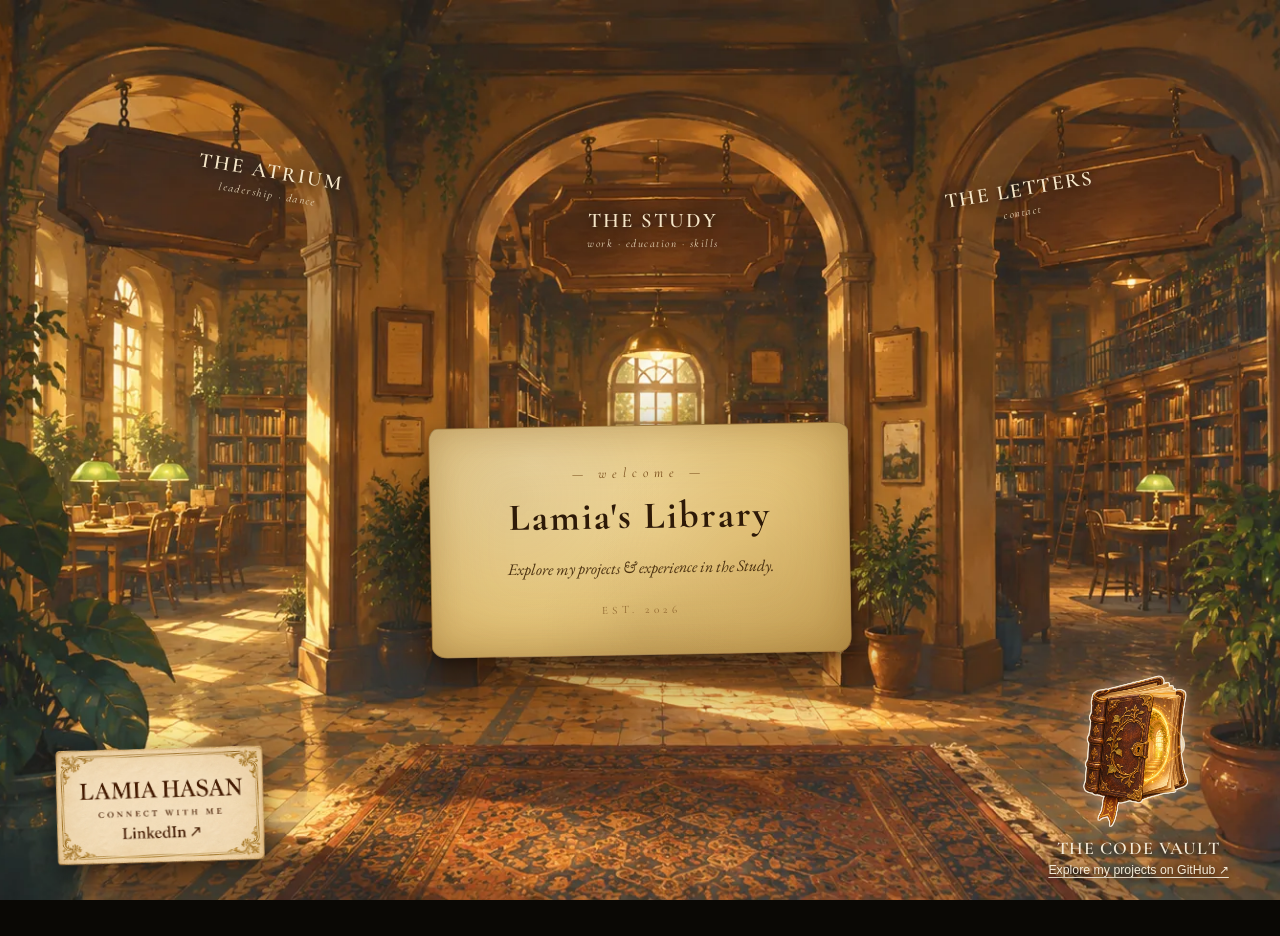
==== commit 46b3e468: "Update index.html" ====
--- a/index.html
+++ b/index.html
@@ -34,7 +34,7 @@
     <div class="welcome-card-inner">
       <p class="welcome-eyebrow">— welcome —</p>
       <h1 class="welcome-title">Lamia's Library</h1>
-      <p class="welcome-body">A small archive of a curious life.<br>Choose a hallway to begin.</p>
+      <p class="welcome-body">Explore my projects & experience in the Study.</p>
       <p class="welcome-foot">est. 2026</p>
     </div>
   </div>
